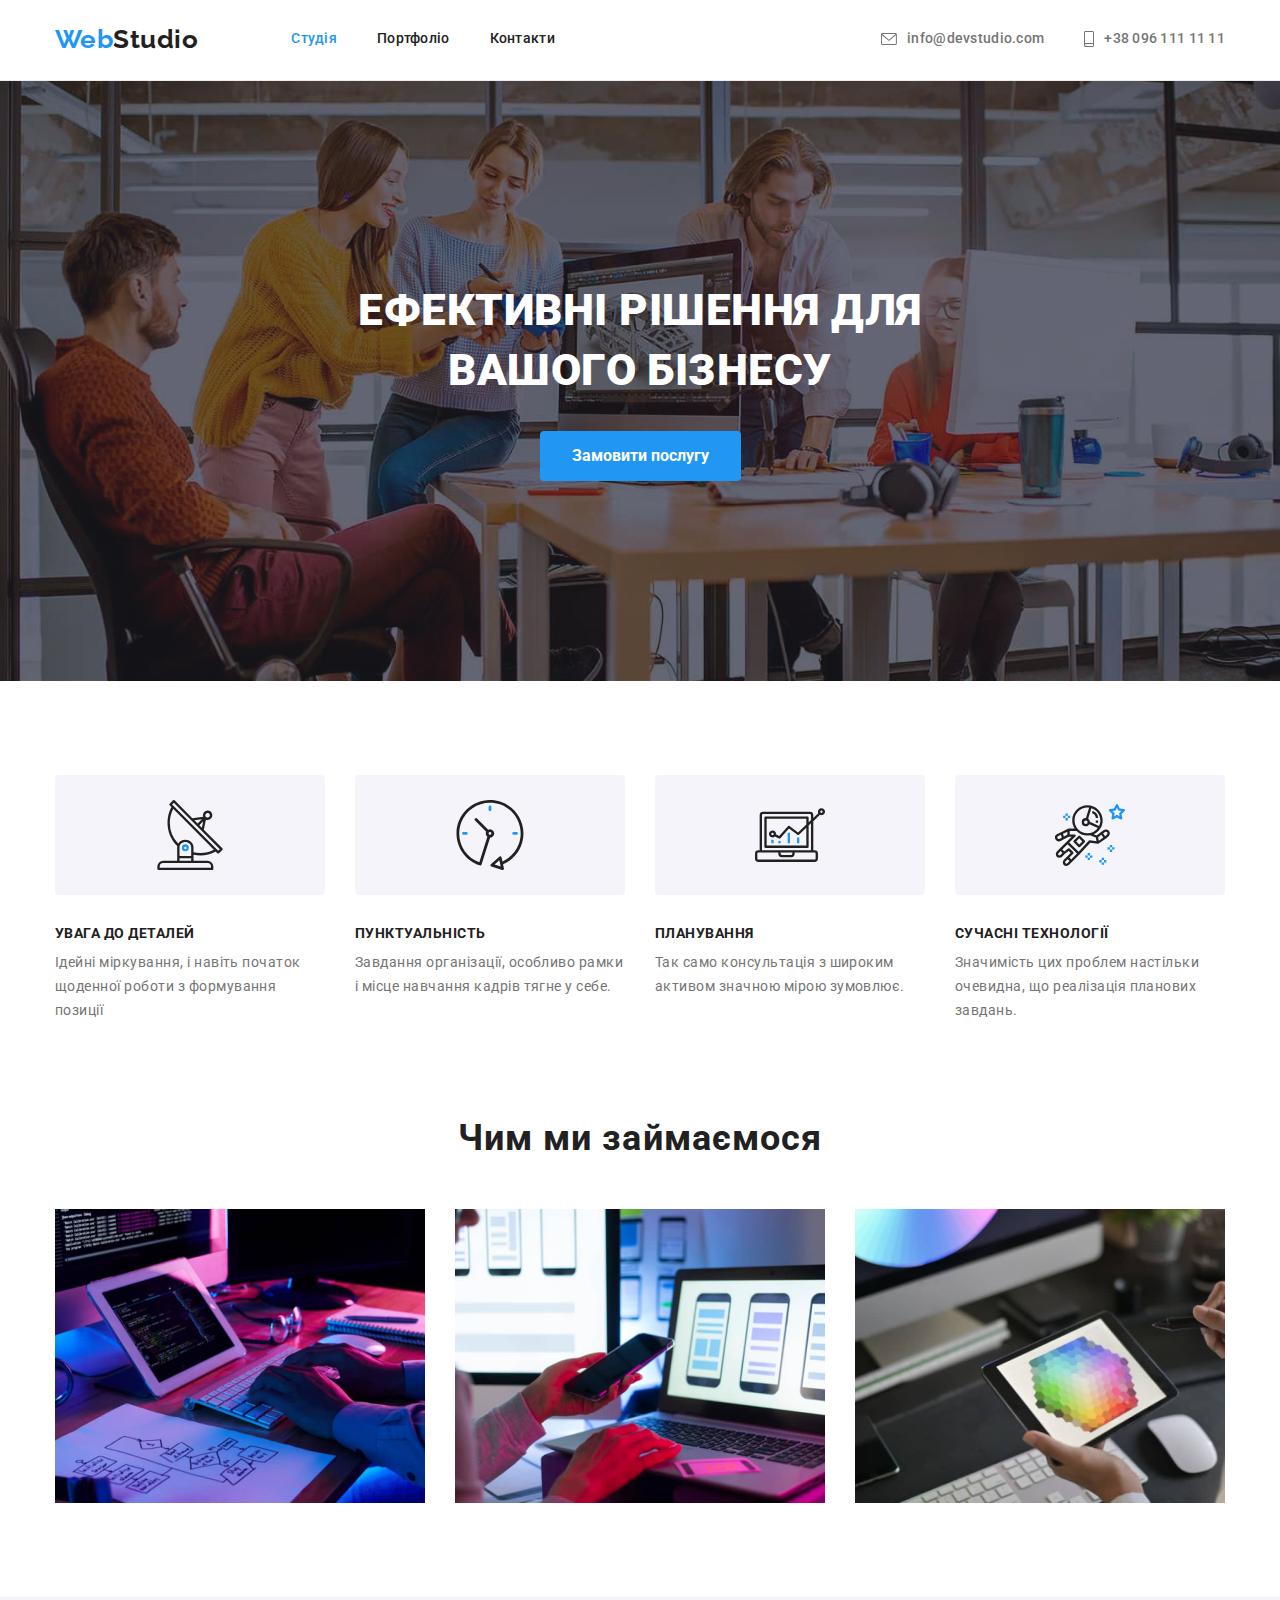
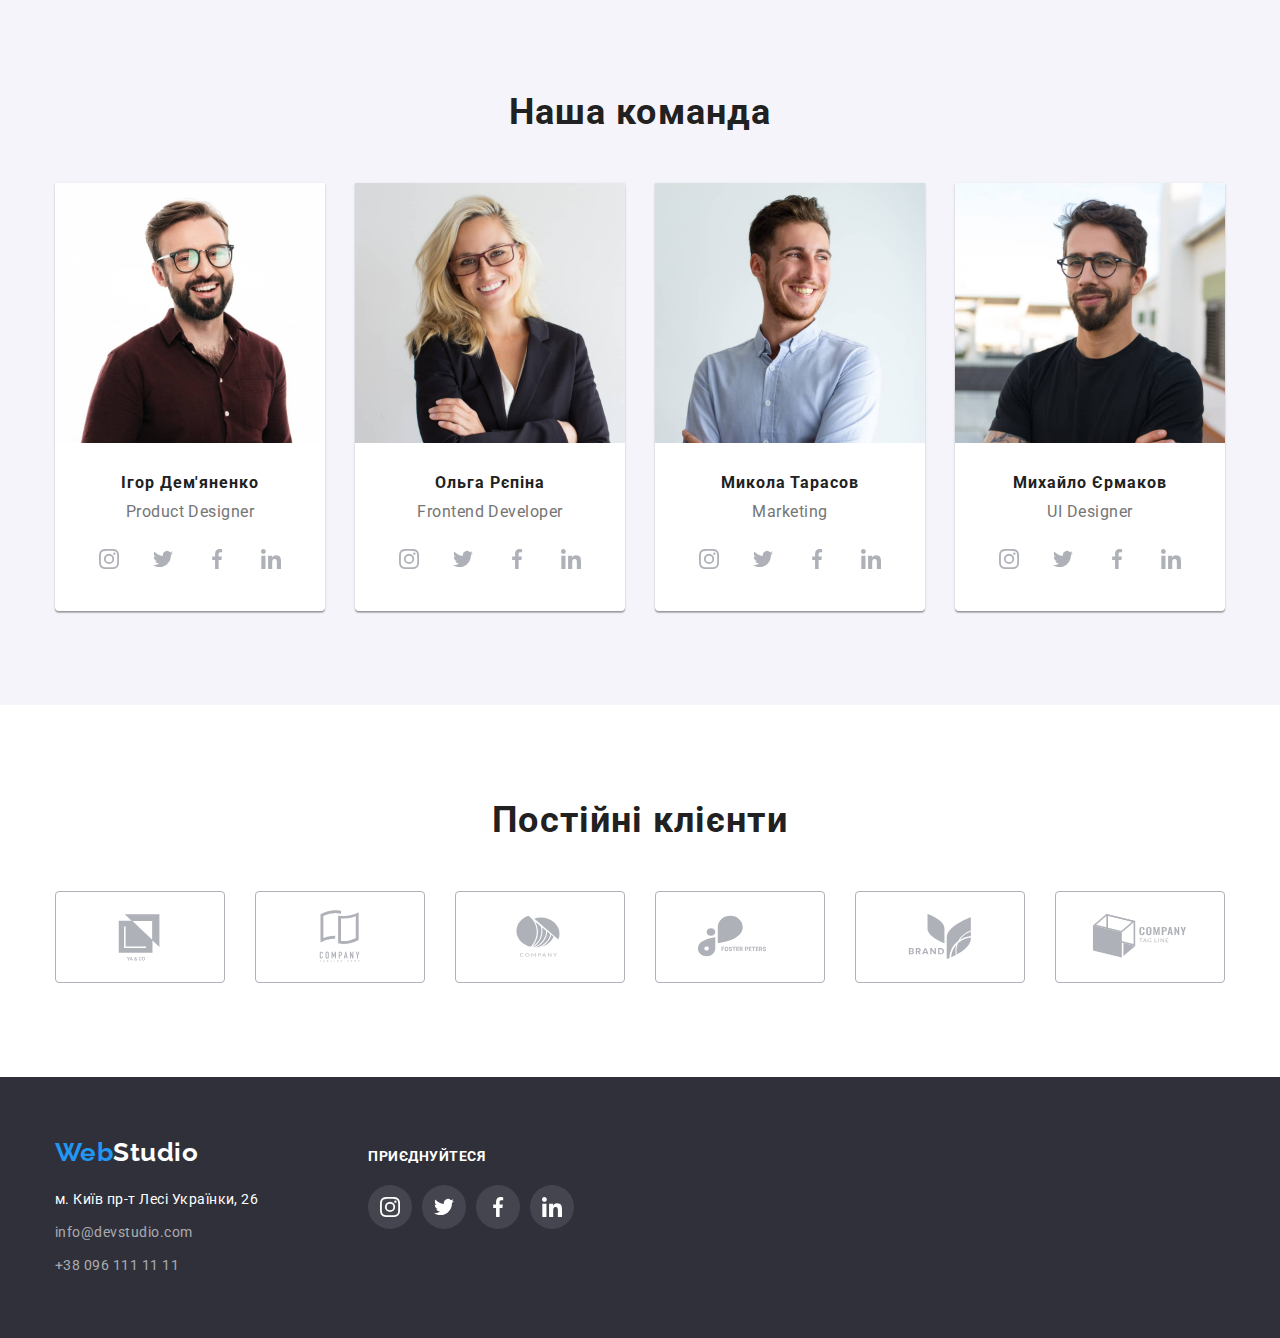
==== index.html @ b3e06029 "start" ====
<!DOCTYPE html>
<html lang="uk">

<head>
    <meta charset="UTF-8">
    <meta http-equiv="X-UA-Compatible" content="IE=edge">
    <meta name="viewport" content="width=device-width, initial-scale=1.0">
    <link rel="stylesheet"
        href="https://cdnjs.cloudflare.com/ajax/libs/modern-normalize/1.0.0/modern-normalize.min.css" />
    <link rel="stylesheet" href="css/styles.css">
    <link rel="preconnect" href="https://fonts.googleapis.com">
    <link rel="preconnect" href="https://fonts.gstatic.com" crossorigin>
    <link
        href="https://fonts.googleapis.com/css2?family=Raleway:wght@700&family=Roboto:wght@400;500;700;900&display=swap"
        rel="stylesheet">
    <title>Homework 1</title>
</head>

<body>
    <!--Header-->
    <header class="header">
        <div class="container flex center">
            <a href="" class="logo-common logo-black"><span class="logo-highlight">Web</span>Studio</a>
            <nav class="flex-right">
                <ul class="flex list">
                    <li class="item"><a href="" class="link current">Студія</a></li>
                    <li class="item"><a href="./portfolio.html" class="link">Портфоліо</a></li>
                    <li class="item"><a href="" class="link">Контакти</a></li>
                </ul>
            </nav>
            <!--Contacts-->
            <ul class="flex list">
                <li class="item flex center-right ">
                    <a class="link-gray" href="mailto:info@devstudio.com">
                    <svg width="16px" height="12px">
                        <use href="./images/icons.svg#envelope"></use>
                    </svg>
                    <span class="mail-top">info@devstudio.com</span>
                </a>
                </li>
                <li class="item flex center-right">
                <a href="tel:+380961111111" class="link-gray">
                    <svg width="10px" height="16px">
                        <use href="./images/icons.svg#smartphone"></use>
                    </svg>
                   <span class="mail-top">+38 096 111 11 11</span> 
                </a>
                </li>           
            </ul>
        </div>
    </header>

    <!--Main Block-->
    <main>
        <section class="hero">
            <div class="container">
                <h1 class="hero-title">Ефективні рішення для <br /> вашого бізнесу</h1>
                <button class="button-blue" type="button">Замовити послугу</button>
            </div>
        </section>

        <!--Main titles-->
        <section class="section">
            <div class="top container">
                <h2 class="section-title-invisible">Наш підхід</h2>
                <ul class="list card-set">
                    <li class="item">
                        <div class="ico">
                        <svg class="icon" width="70" height="70">
                            <use href="./images/icons.svg#antenna"></use>
                        </svg>
                        </div>
                        <h3 class="title">Увага до деталей</h3>
                        <p class="description">Ідейні міркування, і навіть початок щоденної роботи з формування позиції
                        </p>
                    </li>
                    <li class="item">
                      <div class="ico">
                        <svg class="icon" width="70" height="70">
                            <use href="./images/icons.svg#clock"></use>
                        </svg>
                      </div>
                      <h3 class="title">Пунктуальність</h3>
                      <p class="description">Завдання організації, особливо рамки і місце навчання кадрів тягне у
                            себе.
                      </p>
                    </li>
                    <li class="item">
                        <div class="ico">
                            <svg class="icon" width="70" height="70">
                                <use href="./images/icons.svg#diagram"></use>
                            </svg>
                        </div>
                        <h3 class="title">Планування</h3>
                        <p class="description">Так само консультація з широким активом значною мірою зумовлює.</p>
                    </li>
                    <li class="item">
                        <div class="ico">
                            <svg class="icon" width="70" height="70">
                                <use href="./images/icons.svg#astronaut"></use>
                            </svg>
                        </div>
                        <h3 class="title">Сучасні технології</h3>
                        <p class="description">Значимість цих проблем настільки очевидна, що реалізація планових
                            завдань.
                        </p>
                    </li>
                </ul>
            </div>
        </section>
        <!--About work-->
        <section class="section bottom">
            <div class="container">
                <h2 class="section-title">Чим ми займаємося</h2>
                <ul class="list card-set">
                    <li class="item"><img src="images/a1.jpg" alt="HTML code typing" width="370" class="box"></li>
                    <li class="item"><img src="images/a2.jpg" alt="Page stylization" width="370" class="box"></li>
                    <li class="item"><img src="images/a3.jpg" alt="Color palette" width="370" class="box"></li>
                </ul>
            </div>
        </section>
        <!--Staff-->
        <section class="section staff">
            <div class="container">
            <h2 class="section-title">Наша команда</h2>
            <ul class="list card-set">
                <li class="item">
                    <img src="images/a4.jpg" alt="Photo of Igor Demyanenko" width="270" class="box">
                    <div class="centering">
                        <h3 class="studio-title">Ігор Дем'яненко</h3>
                        <p class="studio-short">Product Designer</p>
                        <ul class="list icon-set">
                            <li class="soc-size">
                                <a class="social" href="">
                                    <svg class="social-icon" width="20" height="20">
                                        <use href="./images/icons.svg#instagram"></use>
                                    </svg>
                                </a>
                            </li>
                            <li class="soc-size">
                                <a class="social" href="">
                                    <svg class="social-icon" width="20" height="20">
                                        <use href="./images/icons.svg#twitter"></use>
                                    </svg>
                                </a>
                            </li>
                            <li class="soc-size">
                                <a class="social" href="">
                                    <svg class="social-icon" width="20" height="20">
                                        <use href="./images/icons.svg#facebook"></use>
                                    </svg>
                                </a>
                            </li>
                            <li class="soc-size">
                                <a class="social" href="">
                                    <svg class="social-icon" width="20" height="20">
                                        <use href="./images/icons.svg#linkedin"></use>
                                    </svg>
                                </a>
                            </li>
                        </ul>
                    </div>
                </li>
                <li class="item">
                    <img src="images/a5.jpg" alt="Photo of Olga Riepina" width="270" class="box">
                    <div class="centering">
                        <h3 class="studio-title">Ольга Рєпіна</h3>
                        <p class="studio-short">Frontend Developer</p>
                        <ul class="list icon-set">
                            <li class="soc-size">
                                <a class="social" href="">
                                    <svg class="social-icon" width="20" height="20">
                                        <use href="./images/icons.svg#instagram"></use>
                                    </svg>
                                </a>
                            </li>
                            <li class="soc-size">
                                <a class="social" href="">
                                    <svg class="social-icon" width="20" height="20">
                                        <use href="./images/icons.svg#twitter"></use>
                                    </svg>
                                </a>
                            </li>
                            <li class="soc-size">
                                <a class="social" href="">
                                    <svg class="social-icon" width="20" height="20">
                                        <use href="./images/icons.svg#facebook"></use>
                                    </svg>
                                </a>
                            </li>
                            <li class="soc-size">
                                <a class="social" href="">
                                    <svg class="social-icon" width="20" height="20">
                                        <use href="./images/icons.svg#linkedin"></use>
                                    </svg>
                                </a>
                            </li>
                        </ul>
                    </div>
                </li>
                <li class="item">
                    <img src="images/a6.jpg" alt="Photo of Mykola Tarasov" width="270" class="box">
                    <div class="centering">
                        <h3 class="studio-title">Микола Тарасов</h3>
                        <p class="studio-short">Marketing</p>
                        <ul class="list icon-set">
                            <li class="soc-size">
                                <a class="social" href="">
                                    <svg class="social-icon" width="20" height="20">
                                        <use href="./images/icons.svg#instagram"></use>
                                    </svg>
                                </a>
                            </li>
                            <li class="soc-size">
                                <a class="social" href="">
                                    <svg class="social-icon" width="20" height="20">
                                        <use href="./images/icons.svg#twitter"></use>
                                    </svg>
                                </a>
                            </li>
                            <li class="soc-size">
                                <a class="social" href="">
                                    <svg class="social-icon" width="20" height="20">
                                        <use href="./images/icons.svg#facebook"></use>
                                    </svg>
                                </a>
                            </li>
                            <li class="soc-size">
                                <a class="social" href="">
                                    <svg class="social-icon" width="20" height="20">
                                        <use href="./images/icons.svg#linkedin"></use>
                                    </svg>
                                </a>
                            </li>
                        </ul>
                    </div>
                </li>
                <li class="item">
                    <img src="images/a7.jpg" alt="Photo of Mykhaylo Yermakov" width="270" class="box">
                    <div class="centering">
                        <h3 class="studio-title">Михайло Єрмаков</h3>
                        <p class="studio-short">UI Designer</p>
                        <ul class="list icon-set">
                            <li class="soc-size">
                                <a class="social" href="">
                                    <svg class="social-icon" width="20" height="20">
                                        <use href="./images/icons.svg#instagram"></use>
                                    </svg>
                                </a>
                            </li>
                            <li class="soc-size">
                                <a class="social" href="">
                                    <svg  class="social-icon" width="20" height="20">
                                        <use href="./images/icons.svg#twitter"></use>
                                    </svg>
                                </a>
                            </li>
                            <li class="soc-size">
                                <a class="social" href="">
                                    <svg class="social-icon" width="20" height="20">
                                        <use href="./images/icons.svg#facebook"></use>
                                    </svg>
                                </a>
                            </li>
                            <li class="soc-size">
                                <a class="social" href="">
                                    <svg class="social-icon" width="20" height="20">
                                        <use href="./images/icons.svg#linkedin"></use>
                                    </svg>
                                </a>
                            </li>
                        </ul>
                    </div>
                </li>
            </ul>
            </div>
        </section>
        <!--Customers-->
        <section class="section">
            <div class="container additional">
            <h2 class="section-title">Постійні клієнти</h2>
            <ul class="list card-set">
                <li class="queue">
                    <a class="item" href="">
                    <svg class="item2" width="106" height="60">
                        <use href="./images/icons.svg#logo1"></use>
                    </svg>
                    </a>
                </li>
                <li class="queue">
                    <a class="item" href="">
                    <svg class="item2" width="106" height="60">
                        <use href="./images/icons.svg#logo2"></use>
                    </svg>
                    </a>
                </li>
                <li class="queue">
                    <a class="item" href="">
                    <svg class="item2" width="106" height="60">
                        <use href="./images/icons.svg#logo3"></use>
                    </svg>
                    </a>
                </li>
                <li class="queue">
                    <a class="item" href="">
                    <svg class="item2" width="106" height="60">
                        <use href="./images/icons.svg#logo4"></use>
                    </svg>
                    </a>
                </li>
                <li class="queue">
                    <a class="item" href="">
                    <svg class="item2" width="106" height="60">
                        <use href="./images/icons.svg#logo5"></use>
                    </svg>
                    </a>
                </li>
                <li class="queue">
                    <a class="item" href="">
                    <svg class="item2" width="106" height="60">
                        <use href="./images/icons.svg#logo6"></use>
                    </svg>
                    </a>
                </li>
            </ul>
            </div>
        </section>
    </main>
    <!--Footer-->
    <footer class="footer">
        <div class="container flex">
            <div>
            <a href="" class="logo-common logo-white"><span class="logo-highlight">Web</span>Studio</a>
            <address>
                <p class="street item">м. Київ пр-т Лесі Українки, 26</p>
                <ul class="list">
                    <li class="item"><a href="mailto:info@devstudio.com" class="address-contact">info@devstudio.com</a>
                    </li>
                    <li class="item"><a href="tel:+380961111111" class="address-contact">+38 096 111 11 11</a></li>
                </ul>
            </address>
            </div>
            <div class="right">
        <h2 class="right-below">Приєднуйтеся</h2>
        <ul class="list icon-set">
            <li class="soc-size">
                <a class="social-f" href="">
                    <svg class="social-icon-f" width="20" height="20">
                        <use href="./images/icons.svg#instagram"></use>
                    </svg>
                </a>
            </li>
            <li class="soc-size">
                <a class="social-f" href="">
                    <svg class="social-icon-f" width="20" height="20">
                        <use href="./images/icons.svg#twitter"></use>
                    </svg>
                </a>
            </li>
            <li class="soc-size">
                <a class="social-f" href="">
                    <svg class="social-icon-f" width="20" height="20">
                        <use href="./images/icons.svg#facebook"></use>
                    </svg>
                </a>
            </li>
            <li class="soc-size">
                <a class="social-f" href="">
                    <svg class="social-icon-f" width="20" height="20">
                        <use href="./images/icons.svg#linkedin"></use>
                    </svg>
                </a>
            </li>
        </ul>
            </div>
        </div>
    </footer>
</body>

</html>
---- css/styles.css ----
/* Common css*/
:root {
  --primary-text-color: #212121;
  --secondary-text-color: #757575;
  --accent1-color: #2196f3;
  --accent2-color: #ffffff;
  --button-color: #F5F4FA;
  --background-color: #2F303A;
  --button-active: #188CE8;
  --button-social: rgba(33, 150, 243, 1)
}

/* Global*/
html {
  box-sizing: border-box;
}
*,
*::before,
*::after {
  box-sizing: inherit;
}
h1,
h2,
h3,
p,
ul,
a {
  padding: 0;
  margin: 0;
}


body {
  font-family: 'Roboto', sans-serif;
  color: var(--primary-text-color);
  background-color: var(--accent2-color);
  letter-spacing: 0.03em;
  margin: 0;
}


.list {
  list-style: none;
}
/* .list .item {
} */

.header {
    border-bottom: 1px solid #ECECEC;
}
.nodecoration {
  text-decoration: none;
}
/* .nodecoration1 {
  margin: -40px 0 0 0;
  padding: 0;
} */
.refer {
  display: block;
  text-decoration: none; 
}
.container {
  width: 1200px;
  margin: 0 auto;
  padding: 0 15px;
}
.margin {
  justify-content: center;
}
.center {
  align-items: center;
  padding-top: 24px;
  padding-bottom: 25px;
}
.center-right {
  align-items: center;
}
.mail {
      display: flex;
      align-items: center;
      color: var(--secondary-text-color);
      text-decoration: none;
      font-weight: 500;
      font-size: 14px;
      line-height: 1.14;
      letter-spacing: 0.02em;
}
.mail-top {
  margin-left: 10px;
}
.flex-right {
  display: flex;
  margin-right: auto;
}
.flex-right .list {
  margin-left: 93px;
}
.flex .item:not(:last-child) {
  margin-right: 40px;
}
.flex {
  display: flex;
}
/* Logo*/

.logo-common {
  text-decoration: none;
  font-family: 'Raleway';
  font-weight: 700;
  font-size: 26px;
  line-height: 1.19;
}
 .logo-black {
  color: #212121;
}
.footer .logo-white {
  color: #ffffff;
}
.logo-highlight {
  color: #2196f3;
  text-decoration: none;
}

/*.flex-right .item + .item {
  margin-left: 40px;
}
*/




/* Site navigation*/
.flex-right .link {
  display: block;

  color: var(--primary-text-color);
  text-decoration: none;
  font-weight: 500;
  font-size: 14px;
  line-height: 1.14;
  letter-spacing: 0.02em;
}

/* Icons */

 .link-gray {
  display: flex;
  align-items: center;
  fill: var(--secondary-text-color);
  color: var(--secondary-text-color);
  text-decoration: none;
  font-weight: 500;
  font-size: 14px;
  line-height: 1.14;
  letter-spacing: 0.02em;
}
 .link.current {
  color: var(--accent1-color)
}
 .link:hover,
 .link:focus,
 .link-gray:hover,
 .link-gray:focus {
  color: var(--accent1-color);
  fill: var(--accent1-color);
}
.ico {
  /* display: inline-block; */
  background-color: var(--button-color);
  max-width: 270px;
  height: 120px;
  border-radius: 4px;
  display: flex;
  align-items: center;
  justify-content: center;
}



.icon-set {
  display: flex;
  flex-wrap: wrap;
  gap: 10px;
  justify-content: center;
  align-items: center;
}
.soc-size {
  width: 44px;
  height: 44px;
}
.social {
  display: flex;
  align-items: center;
  justify-content: center;
  width: 44px;
  height: 44px;
  border: none;
  border-radius: 50%;
  background-color: transparent;
  fill: rgba(175, 177, 184, 1);
}
.social-icon {
  /* padding: 12px; */
}
.social:hover,
.social:focus {
  background-color: var(--button-social);
  fill: var(--accent2-color);
  cursor: pointer;
}


.social-f {
    display: flex;
    align-items: center;
    justify-content: center;
    fill: var(--accent2-color);
    width: 44px;
    height: 44px;
    border: none;
    border-radius: 50%;
    background-color: rgba(255, 255, 255, 0.1);
}
.social-f:hover,
.social-f:focus {
    background-color: var(--button-social);
    cursor: pointer;
}
.social-icon-f {
  /* padding: 12px; */
}
/* .container {
  width: 1200px;
  margin: 0 auto;
  padding: 0 15px;
} */
/* Hero*/
.hero {
  background-color: var(--background-color);
  max-width: 1600px;
  margin: 0 auto;
  text-align: center;
  padding-top: 200px;
  padding-bottom: 200px;
  background-image: linear-gradient(to right, rgba(47, 48, 58, 0.4), rgba(47, 48, 58, 0.4)),
  url(../images/hero.jpg);
  background-position: center;
  background-size: cover;
  background-color: rgba(196, 196, 196, 1);
  background-repeat: no-repeat;
}
.hero-title {
  color: var(--accent2-color);
  text-transform: uppercase;
  margin-top: 0px;
  margin-bottom: 30px;
  font-weight: 900;
  font-size: 44px;
  line-height: 1.36;
}
/* Section */
.section {
  padding-top: 94px;
  padding-bottom: 94px;
}
.bottom {
  padding-top: 0px;
}

.wrap {
  flex-wrap: wrap;
  margin: 0 -15px;
}


.section-title {
  color: var(--primary-text-color);
  font-weight: 700;
  font-size: 36px;
  line-height: 1.17;
  text-align: center;
  letter-spacing: 0.03em;
  margin-bottom: 50px;
}

.section-title-invisible {
  display: none;
}

.card-set {
  display: flex;
  flex-wrap: wrap;
  gap: 30px;
}
.top .item {
  flex-basis: calc((100% - 90px) / 4);
  /* padding: 15px; */
}
.staff .item {
  flex-basis: calc((100% - 90px) / 4);
}
.port .item {
  flex-basis: calc((100% - 60px) / 3);
  display: block;
}
.port .item:hover,
.port .item:focus {
      box-shadow: 1px 4px 6px rgba(0, 0, 0, 0.16), 0px 4px 4px rgba(0, 0, 0, 0.06), 0px 1px 1px rgba(0, 0, 0, 0.12);
}



/* Features*/
/* .feature-list {
  display: flex;
  flex-wrap: wrap;
  margin: 0 -15px;
} */
  
  /* margin: -15px; */
  /* margin-left:  -15px; */

  /* margin-bottom: 94px; */

/* .wrap2 {

 
} */
/* .feature-list .item {
  margin: 0 15px;
  width: 270px;
} */
/* .feature-list .item:not(:last-child) {
    margin-right: 30px;
} */
/* .flex .item:not(:last-child) {
  margin-right: 30px;
} */
/* .flex .member:not(:last-child) {
  margin-right: 30px;
} */

.top .title {
  color: var(--primary-text-color);
  font-weight: 700;
  font-size: 14px;
  line-height: 1.144;
  text-transform: uppercase;
  margin-bottom: 10px;
  margin-top: 30px;
}

.top .description {
  color: var(--secondary-text-color);
  font-size: 14px;
  line-height: 1.71;
}

.staff {
  background-color: var(--button-color);
}
/* .member {
  width: 270px;
  margin: 0 15px;
} */

.staff .item {
  background-color: var(--accent2-color);
  border-bottom-left-radius: 4px;
  border-bottom-right-radius: 4px;
  box-shadow: 0px 1px 3px rgba(0, 0, 0, 0.12), 0px 1px 1px rgba(0, 0, 0, 0.14), 0px 2px 1px rgba(0, 0, 0, 0.2);
}  


.studio-title {
  color: var(--primary-text-color);
  font-weight: 700;
  font-size: 16px;
  line-height: 1.1875;
  letter-spacing: 0.06em;
  margin-bottom: 10px;
}

.studio-short {
  color: var(--secondary-text-color);
  font-size: 16px;
  line-height: 1.1875;
  margin-bottom: 16px;
}

/* Button*/
.button-blue {
  cursor: pointer;
  color: var(--accent2-color);
  background-color: var(--accent1-color);
  border-radius: 4px;
  padding: 10px 32px;
  border: none;
  font-family: 'Roboto';
  font-style: normal;
  font-weight: 700;
  font-size: 16px;
  line-height: 1.88;
}
.button-blue:hover,
.button-blue:focus {
  background-color: var(--button-active);
}
.button-gray {
  cursor: pointer;
  color: var(--primary-text-color);
  background-color: var(--button-color);
  border-radius: 4px;
  padding: 6px 22px;
  text-align: center;
  border-color: transparent;
  font-weight: 500;
  font-size: 16px;
  line-height: 1.625;

}
.button-gray:hover,
.button-gray:focus {
  background-color: var(--accent1-color);
  color: var(--accent2-color);
  box-shadow: 0px 2px 2px rgba(0, 0, 0, 0.12), 0px 1px 2px rgba(0, 0, 0, 0.08), 0px 1px 2px rgba(0, 0, 0, 0.1);
}

/*Customers*/
.additional .queue {
    flex-basis: calc((100% - 150px) / 6);
    height: 92px;
}
.additional .item {

  display: flex;
  align-items: center;
  justify-content: center;
  border: 1px solid rgba(175, 177, 184, 1);
  border-radius: 4px;
  fill: rgba(175, 177, 184, 1);
  max-width: 170px;
  height: 92px;


}

.additional .item2 {
  /* padding: 16px 32px; */
}

.additional .item:hover,
.additional .item:focus {
  fill: rgba(33, 150, 243, 1);
  border: 1px solid rgba(33, 150, 243, 1);
  cursor: pointer;
}

/* Footer*/
.footer {
  background-color: var(--background-color);
  margin-left: auto;
  margin-right: auto;
  padding: 60px 0;
}
.footer .item:not(:last-child) {
  margin-bottom: 9px;
}

.street {
  font-size: 14px;
  line-height: 1.71;
  color: var(--accent2-color);
  font-style: normal;
  margin-top: 20px;
}
.address-contact {
  color: rgba(255, 255, 255, 0.6);
  font-size: 14px;
  line-height: 1.71;
  font-style: normal;
  text-decoration: none;
}
.address-contact:hover,
.address-contact:focus {
  color: var(--accent1-color);
}

.portfolio-title {
  color: var(--primary-text-color);
  font-weight: 500;
  font-size: 18px;
  line-height: 2;
  margin-bottom: 4px;
}
.portfolio-short {
  color: var(--secondary-text-color);
  font-size: 16px;
  line-height: 1.875;
}
.images {
  width: 370px;
  /* margin: 15px; */
}
.box {
  display: block;
}
.border {
  /* border: 1px solid #eeeeee; */
  border-right: 1px solid #eeeeee;
  border-left: 1px solid #eeeeee;
  border-bottom: 1px solid #eeeeee;
  padding: 20px 24px;
}
.centering {
  padding: 30px 0;
  text-align: center;
}


/* .images:nth-child(3n + 1) {
  margin-right: 30px;
}
.images:nth-child(3n + 2) {
  margin-right: 30px;
} */
.button:not(:last-child) {
  margin-right: 8px;
}
/* .filter {
  margin-bottom: 50px;
} */
.footer .right {
  margin-left: 70px;
}
.footer .right-below {
  color: white;
  text-transform: uppercase;
  font-weight: 700px;
  font-size: 14px;
  line-height: 1.14;
  margin-top: 12px;
  margin-bottom: 20px;
}
.port {
  margin-top: 50px;
  }
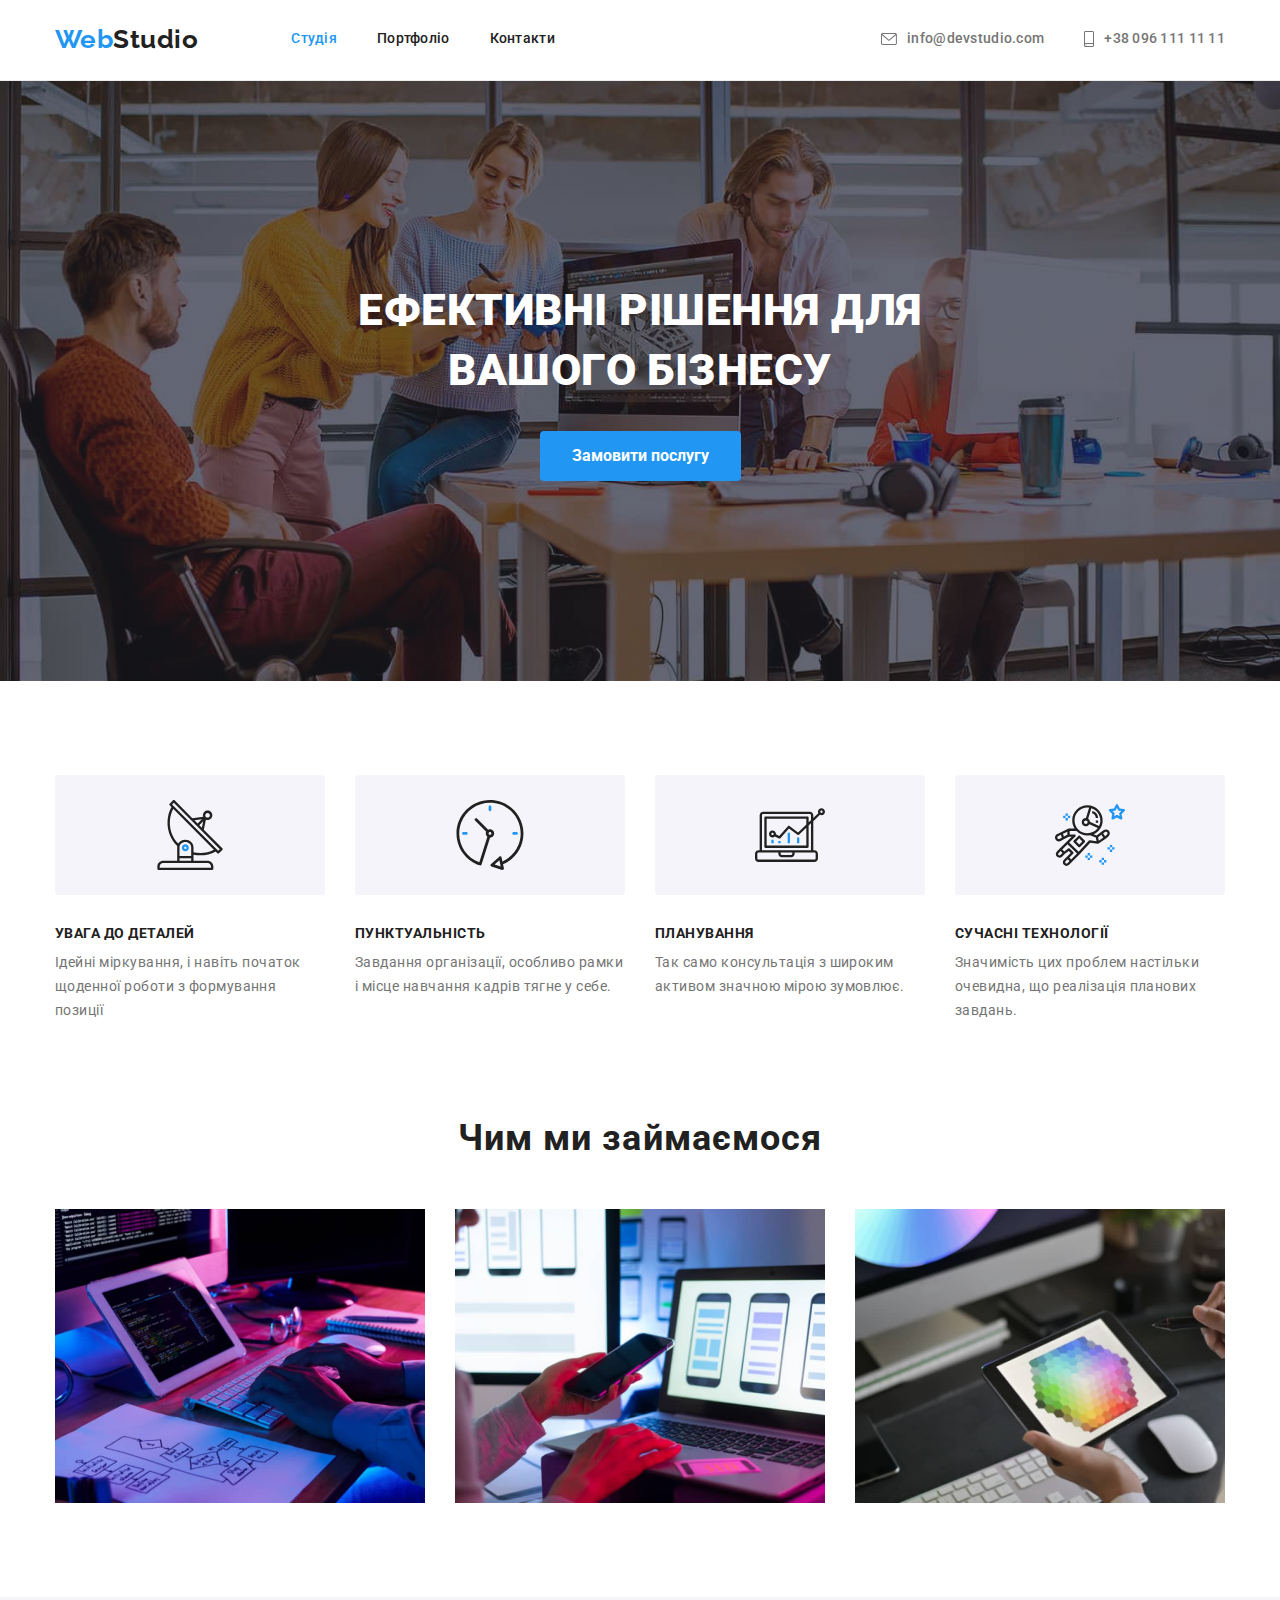
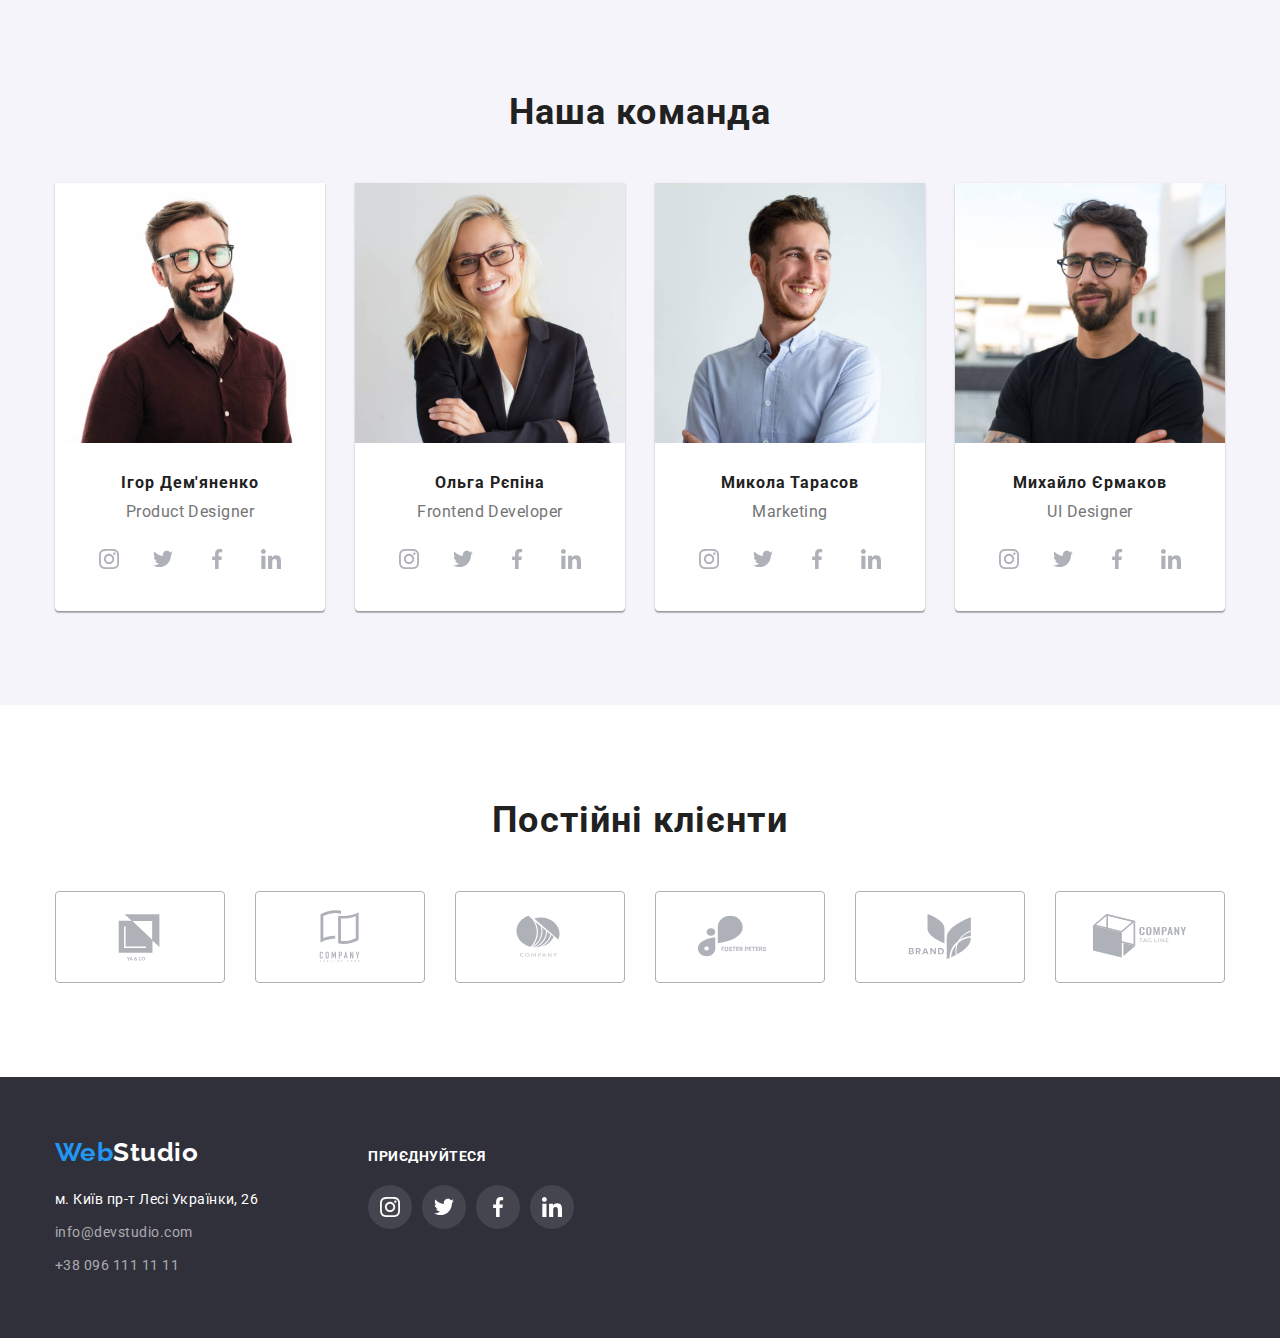
==== commit 7ff196f7: "in-process1" ====
--- a/index.html
+++ b/index.html
@@ -49,16 +49,21 @@
             </ul>
         </div>
     </header>
-
+            <div class="backdrop is-hidden" data-backdrop>
+                <div class="modal">
+                    <svg data-close-modal class="modal-position" width="40" height="40">
+                        <use href="./images/icons.svg#close"></use>
+                    </svg>
+                </div>
+            </div>
     <!--Main Block-->
     <main>
         <section class="hero">
             <div class="container">
                 <h1 class="hero-title">Ефективні рішення для <br /> вашого бізнесу</h1>
-                <button class="button-blue" type="button">Замовити послугу</button>
+                <button data-open-modal class="button-blue" type="button">Замовити послугу</button>
             </div>
         </section>
-
         <!--Main titles-->
         <section class="section">
             <div class="top container">
@@ -375,6 +380,28 @@
             </div>
         </div>
     </footer>
+<script>
+    
+    const refs = {
+        openModalBtn: document.querySelector("[data-open-modal]"),
+        closeModalBtn: document.querySelector("[data-close-modal]"),
+        backdrop: document.querySelector("[data-backdrop]"),
+    };
+    refs.openModalBtn.addEventListener("click", toggleModal);
+    refs.closeModalBtn.addEventListener("click", toggleModal);
+    refs.backdrop.addEventListener("click", logBackdropClick);
+
+    function toggleModal () {
+        refs.backdrop.classList.toggle("is-hidden");
+    }
+
+    function logBackdropClick() {
+        console.log("click to backdrop")
+    }
+</script>
+
+
+<script src="./js/modal.js"></script>
 </body>
 
 </html>--- a/css/styles.css
+++ b/css/styles.css
@@ -198,9 +198,12 @@
   border-radius: 50%;
   background-color: transparent;
   fill: rgba(175, 177, 184, 1);
-}
-.social-icon {
-  /* padding: 12px; */
+  transition-property: fill, background-color;
+  transition-duration: 250ms;
+  transition-timing-function: cubic-bezier(0.4, 0, 0.2, 1);
+
+
+  /* transition: 250ms cubic-bezier(0.4, 0, 0.2, 1); */
 }
 .social:hover,
 .social:focus {
@@ -220,6 +223,9 @@
     border: none;
     border-radius: 50%;
     background-color: rgba(255, 255, 255, 0.1);
+    transition-property: background-color;
+    transition-duration: 250ms;
+    transition-timing-function: cubic-bezier(0.4, 0, 0.2, 1);
 }
 .social-f:hover,
 .social-f:focus {
@@ -302,12 +308,45 @@
 .port .item {
   flex-basis: calc((100% - 60px) / 3);
   display: block;
+  overflow: hidden;
 }
 .port .item:hover,
 .port .item:focus {
-      box-shadow: 1px 4px 6px rgba(0, 0, 0, 0.16), 0px 4px 4px rgba(0, 0, 0, 0.06), 0px 1px 1px rgba(0, 0, 0, 0.12);
-}
-
+  box-shadow: 1px 4px 6px rgba(0, 0, 0, 0.16), 0px 4px 4px rgba(0, 0, 0, 0.06), 0px 1px 1px rgba(0, 0, 0, 0.12);
+}
+.port-thumb {
+  position: relative;
+  overflow: hidden;
+}
+
+.port .overlay {
+  position: absolute;
+  width: 370px;
+  height: 294px;
+  left: 0%;
+  top: 0%;
+  background-color: rgba(33, 150, 243, 0.9);
+  transform: translateY(100%);
+  transition: transform 250ms cubic-bezier(0.4, 0, 0.2, 1);
+}
+
+
+.port .item:hover .overlay,
+.port .item:focus .overlay {
+  /* opacity: 1; */
+  transform: translateY(0%);
+  /* visibility: visible; */
+}
+
+.port .overlay-text {
+  width: 322px;
+  height: 168px;
+  margin: 63px 24px;
+  font-size: 18px;
+  line-height: 1.556;
+  color: var(--accent2-color);
+      
+}
 
 
 /* Features*/
@@ -432,7 +471,6 @@
     height: 92px;
 }
 .additional .item {
-
   display: flex;
   align-items: center;
   justify-content: center;
@@ -441,12 +479,9 @@
   fill: rgba(175, 177, 184, 1);
   max-width: 170px;
   height: 92px;
-
-
-}
-
-.additional .item2 {
-  /* padding: 16px 32px; */
+  transition-property: fill, border;
+  transition-duration: 250ms;
+  transition-timing-function: cubic-bezier(0.4, 0, 0.2, 1);
 }
 
 .additional .item:hover,
@@ -546,3 +581,39 @@
   margin-top: 50px;
   }
 
+.backdrop {
+  position: fixed;
+  top: 0;
+  left: 0;
+  width: 100%;
+  height: 100%;
+  background-color: rgba(0, 0, 0, 0.2);
+}
+.backdrop.is-hidden {
+  /* visibility: hidden; */
+  opacity: 0;
+  pointer-events: none;
+}
+.modal {
+  position: absolute;
+  top: 50%;
+  left: 50%;
+  transform: translate(-50%, -50%);
+  min-width: 528px;
+  min-height: 581px;
+  background-color: var(--accent2-color);
+}
+.modal-position {
+  position: absolute;
+  top: 8px;
+  right: 8px;
+  padding: 1px;
+  cursor: pointer;
+}
+/* .modal .position {
+  position: absolute;
+  bottom: 8px;
+  left:50%;
+  transform: translate(-50%, -50%);
+} */
+
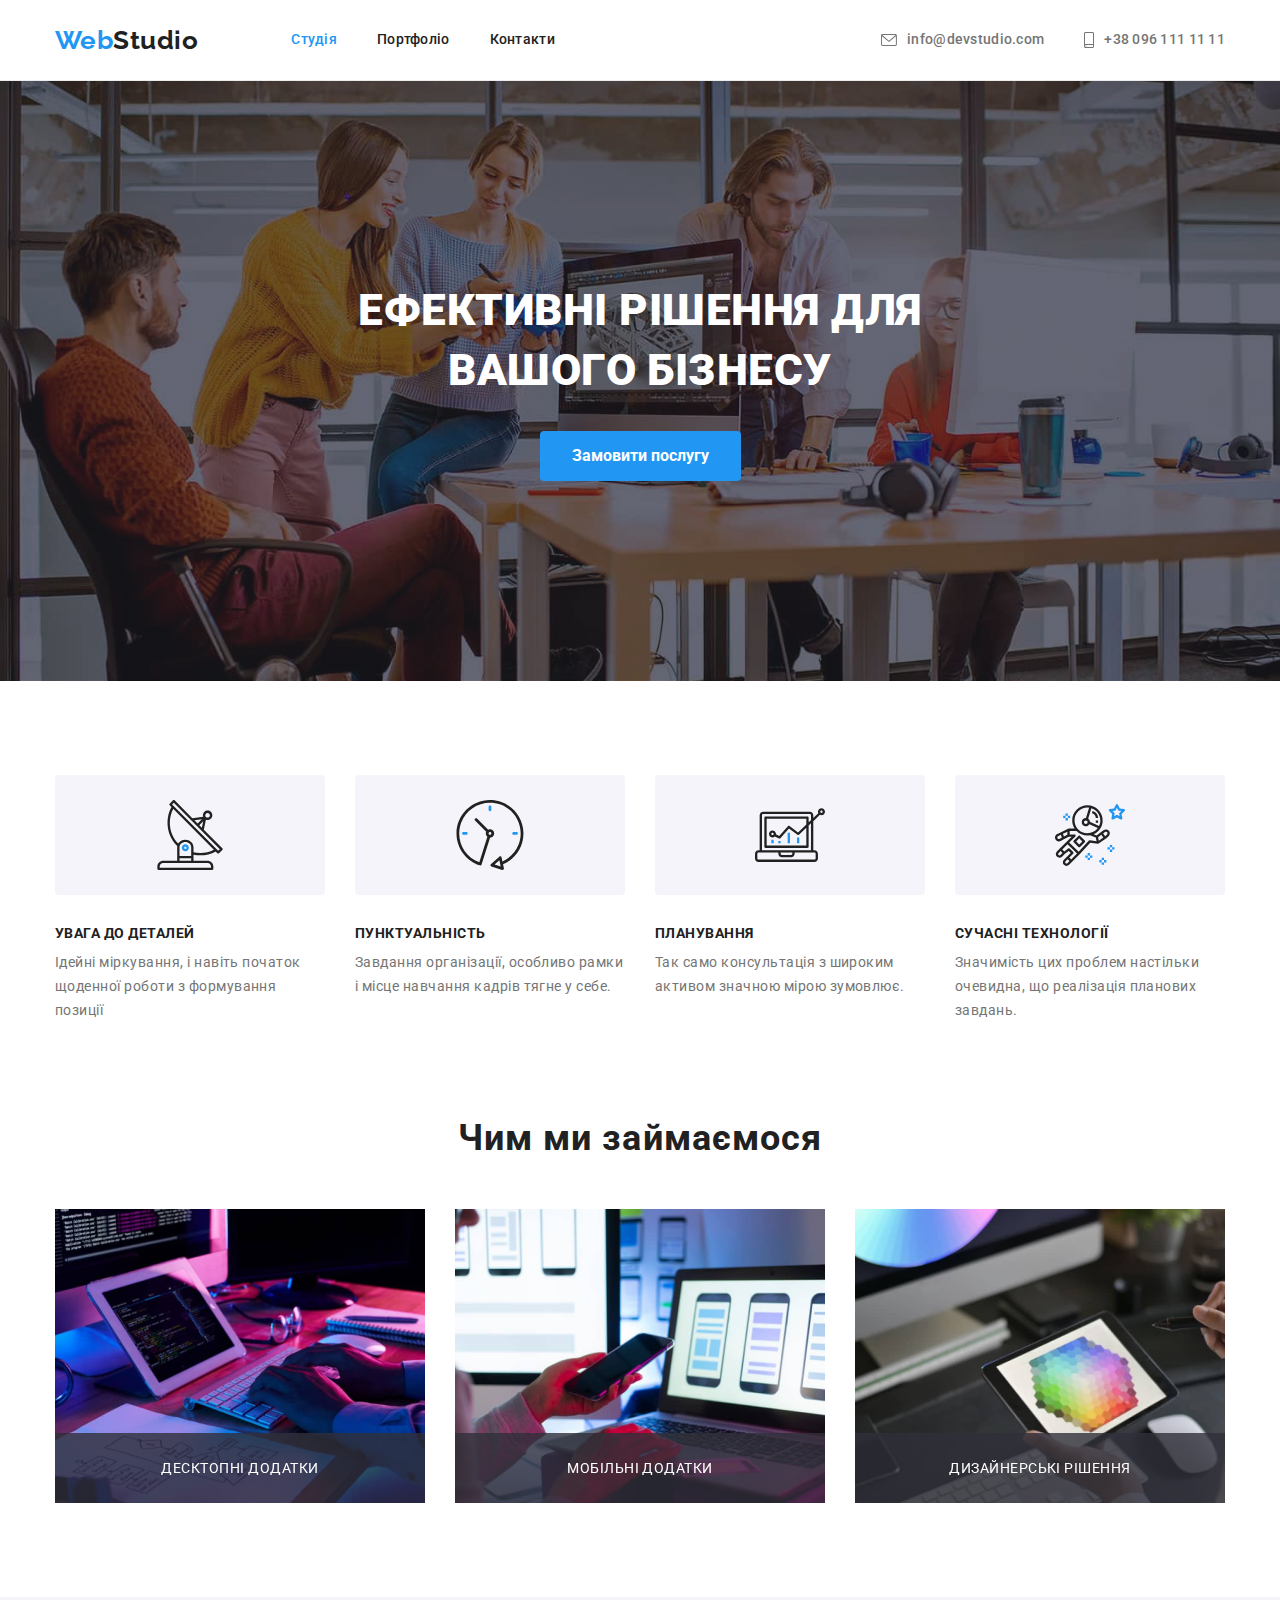
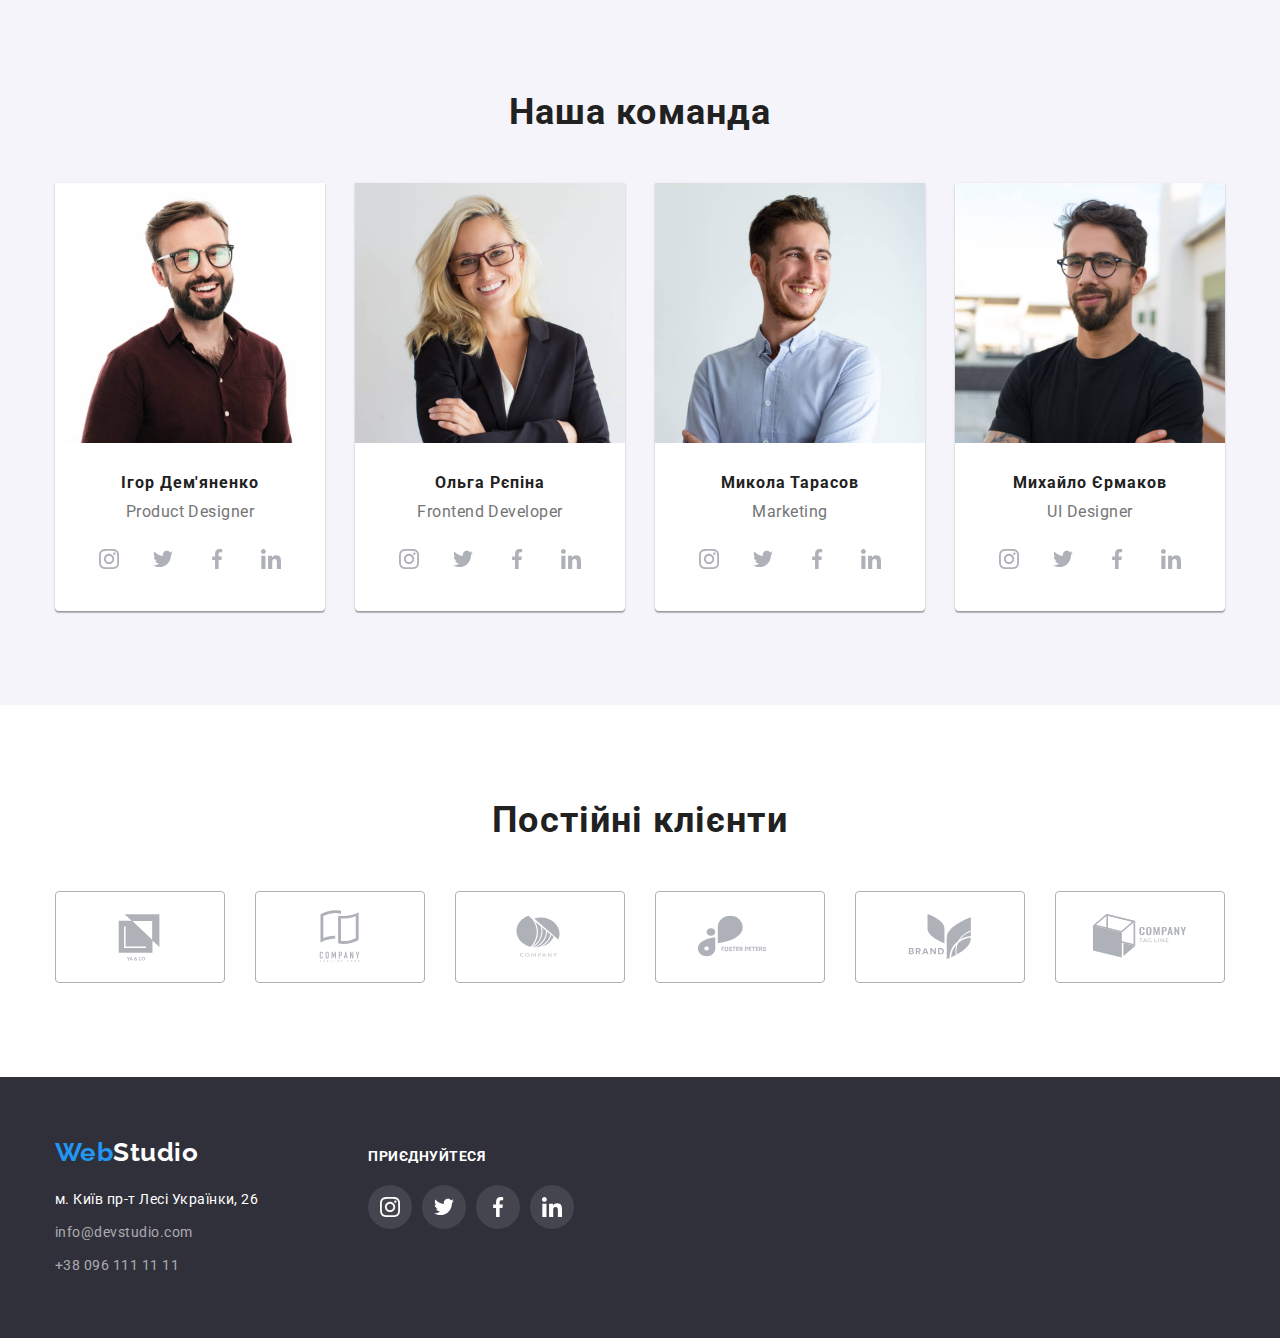
==== commit 314884ba: "first draft" ====
--- a/index.html
+++ b/index.html
@@ -49,9 +49,9 @@
             </ul>
         </div>
     </header>
-            <div class="backdrop is-hidden" data-backdrop>
+            <div class="backdrop is-hidden" data-modal>
                 <div class="modal">
-                    <svg data-close-modal class="modal-position" width="40" height="40">
+                    <svg data-modal-close class="modal-close" width="40" height="40">
                         <use href="./images/icons.svg#close"></use>
                     </svg>
                 </div>
@@ -61,7 +61,7 @@
         <section class="hero">
             <div class="container">
                 <h1 class="hero-title">Ефективні рішення для <br /> вашого бізнесу</h1>
-                <button data-open-modal class="button-blue" type="button">Замовити послугу</button>
+                <button data-modal-open class="button-blue" type="button">Замовити послугу</button>
             </div>
         </section>
         <!--Main titles-->
@@ -118,9 +118,15 @@
             <div class="container">
                 <h2 class="section-title">Чим ми займаємося</h2>
                 <ul class="list card-set">
-                    <li class="item"><img src="images/a1.jpg" alt="HTML code typing" width="370" class="box"></li>
-                    <li class="item"><img src="images/a2.jpg" alt="Page stylization" width="370" class="box"></li>
-                    <li class="item"><img src="images/a3.jpg" alt="Color palette" width="370" class="box"></li>
+                    <li class="item"><img src="images/a1.jpg" alt="HTML code typing" width="370" class="box">
+                    <p class="details">Десктопні додатки</p>
+                    </li>
+                    <li class="item"><img src="images/a2.jpg" alt="Page stylization" width="370" class="box">
+                    <p class="details">Мобільні додатки</p>
+                    </li>
+                    <li class="item"><img src="images/a3.jpg" alt="Color palette" width="370" class="box">
+                    <p class="details">Дизайнерські рішення</p>
+                    </li>
                 </ul>
             </div>
         </section>
@@ -380,25 +386,7 @@
             </div>
         </div>
     </footer>
-<script>
-    
-    const refs = {
-        openModalBtn: document.querySelector("[data-open-modal]"),
-        closeModalBtn: document.querySelector("[data-close-modal]"),
-        backdrop: document.querySelector("[data-backdrop]"),
-    };
-    refs.openModalBtn.addEventListener("click", toggleModal);
-    refs.closeModalBtn.addEventListener("click", toggleModal);
-    refs.backdrop.addEventListener("click", logBackdropClick);
-
-    function toggleModal () {
-        refs.backdrop.classList.toggle("is-hidden");
-    }
-
-    function logBackdropClick() {
-        console.log("click to backdrop")
-    }
-</script>
+
 
 
 <script src="./js/modal.js"></script>
--- a/css/styles.css
+++ b/css/styles.css
@@ -42,8 +42,6 @@
 .list {
   list-style: none;
 }
-/* .list .item {
-} */
 
 .header {
     border-bottom: 1px solid #ECECEC;
@@ -69,8 +67,6 @@
 }
 .center {
   align-items: center;
-  padding-top: 24px;
-  padding-bottom: 25px;
 }
 .center-right {
   align-items: center;
@@ -90,7 +86,11 @@
 }
 .flex-right {
   display: flex;
-  margin-right: auto;
+  margin-right: auto; 
+}
+.header .item {
+  padding: 32px 0;
+  position: relative;
 }
 .flex-right .list {
   margin-left: 93px;
@@ -142,20 +142,29 @@
 }
 
 /* Icons */
-
+.link {
+  transition-property: color;
+  transition-duration: 250ms;
+  transition-timing-function: cubic-bezier(0.4, 0, 0.2, 1);
+}
  .link-gray {
   display: flex;
   align-items: center;
+  color: var(--secondary-text-color);
   fill: var(--secondary-text-color);
-  color: var(--secondary-text-color);
   text-decoration: none;
   font-weight: 500;
   font-size: 14px;
   line-height: 1.14;
   letter-spacing: 0.02em;
+  transition: color, fill;
+  transition-duration: 250ms;
+  transition-timing-function: cubic-bezier(0.4, 0, 0.2, 1);
 }
  .link.current {
-  color: var(--accent1-color)
+  color: var(--accent1-color);
+
+
 }
  .link:hover,
  .link:focus,
@@ -163,6 +172,24 @@
  .link-gray:focus {
   color: var(--accent1-color);
   fill: var(--accent1-color);
+}
+.link.current::after {
+  content: '';
+  display: inline-block;
+
+  border-radius: 2px;
+  position: absolute;
+  bottom: 0%;
+  left: 50%;
+  transform: translate(-50%, 0%);
+  width: 108%;
+  height: 4px;
+  background-color: var(--accent1-color);
+  opacity: 0;
+}
+.link.current:hover::after,
+.link.current:focus::after {
+  opacity: 1;
 }
 .ico {
   /* display: inline-block; */
@@ -227,6 +254,7 @@
     transition-duration: 250ms;
     transition-timing-function: cubic-bezier(0.4, 0, 0.2, 1);
 }
+
 .social-f:hover,
 .social-f:focus {
     background-color: var(--button-social);
@@ -272,6 +300,9 @@
 .bottom {
   padding-top: 0px;
 }
+.bottom .item {
+  position: relative;
+}
 
 .wrap {
   flex-wrap: wrap;
@@ -287,6 +318,24 @@
   text-align: center;
   letter-spacing: 0.03em;
   margin-bottom: 50px;
+}
+.section-title .item {
+  position: relative;
+}
+.bottom .details {
+  position: absolute;
+  bottom: 0;
+  left: 0;
+  display: flex;
+  justify-content: center;
+  align-items: center;
+  width: 370px;
+  height: 70px;
+  background-color: rgba(47, 48, 58, 0.8);
+  color: var(--accent2-color);
+  font-size: 14px;
+  line-highth: 1.143;
+  text-transform: uppercase;
 }
 
 .section-title-invisible {
@@ -456,6 +505,9 @@
   font-weight: 500;
   font-size: 16px;
   line-height: 1.625;
+  transition-property: color, background-color, box-shadow;
+  transition-duration: 250ms;
+  transition-timing-function: cubic-bezier(0.4, 0, 0.2, 1);
 
 }
 .button-gray:hover,
@@ -515,6 +567,9 @@
   line-height: 1.71;
   font-style: normal;
   text-decoration: none;
+  transition-property: color;
+  transition-duration: 250ms;
+  transition-timing-function: cubic-bezier(0.4, 0, 0.2, 1);
 }
 .address-contact:hover,
 .address-contact:focus {
@@ -603,11 +658,11 @@
   min-height: 581px;
   background-color: var(--accent2-color);
 }
-.modal-position {
+.modal-close {
   position: absolute;
   top: 8px;
   right: 8px;
-  padding: 1px;
+  /* padding: 1px; */
   cursor: pointer;
 }
 /* .modal .position {
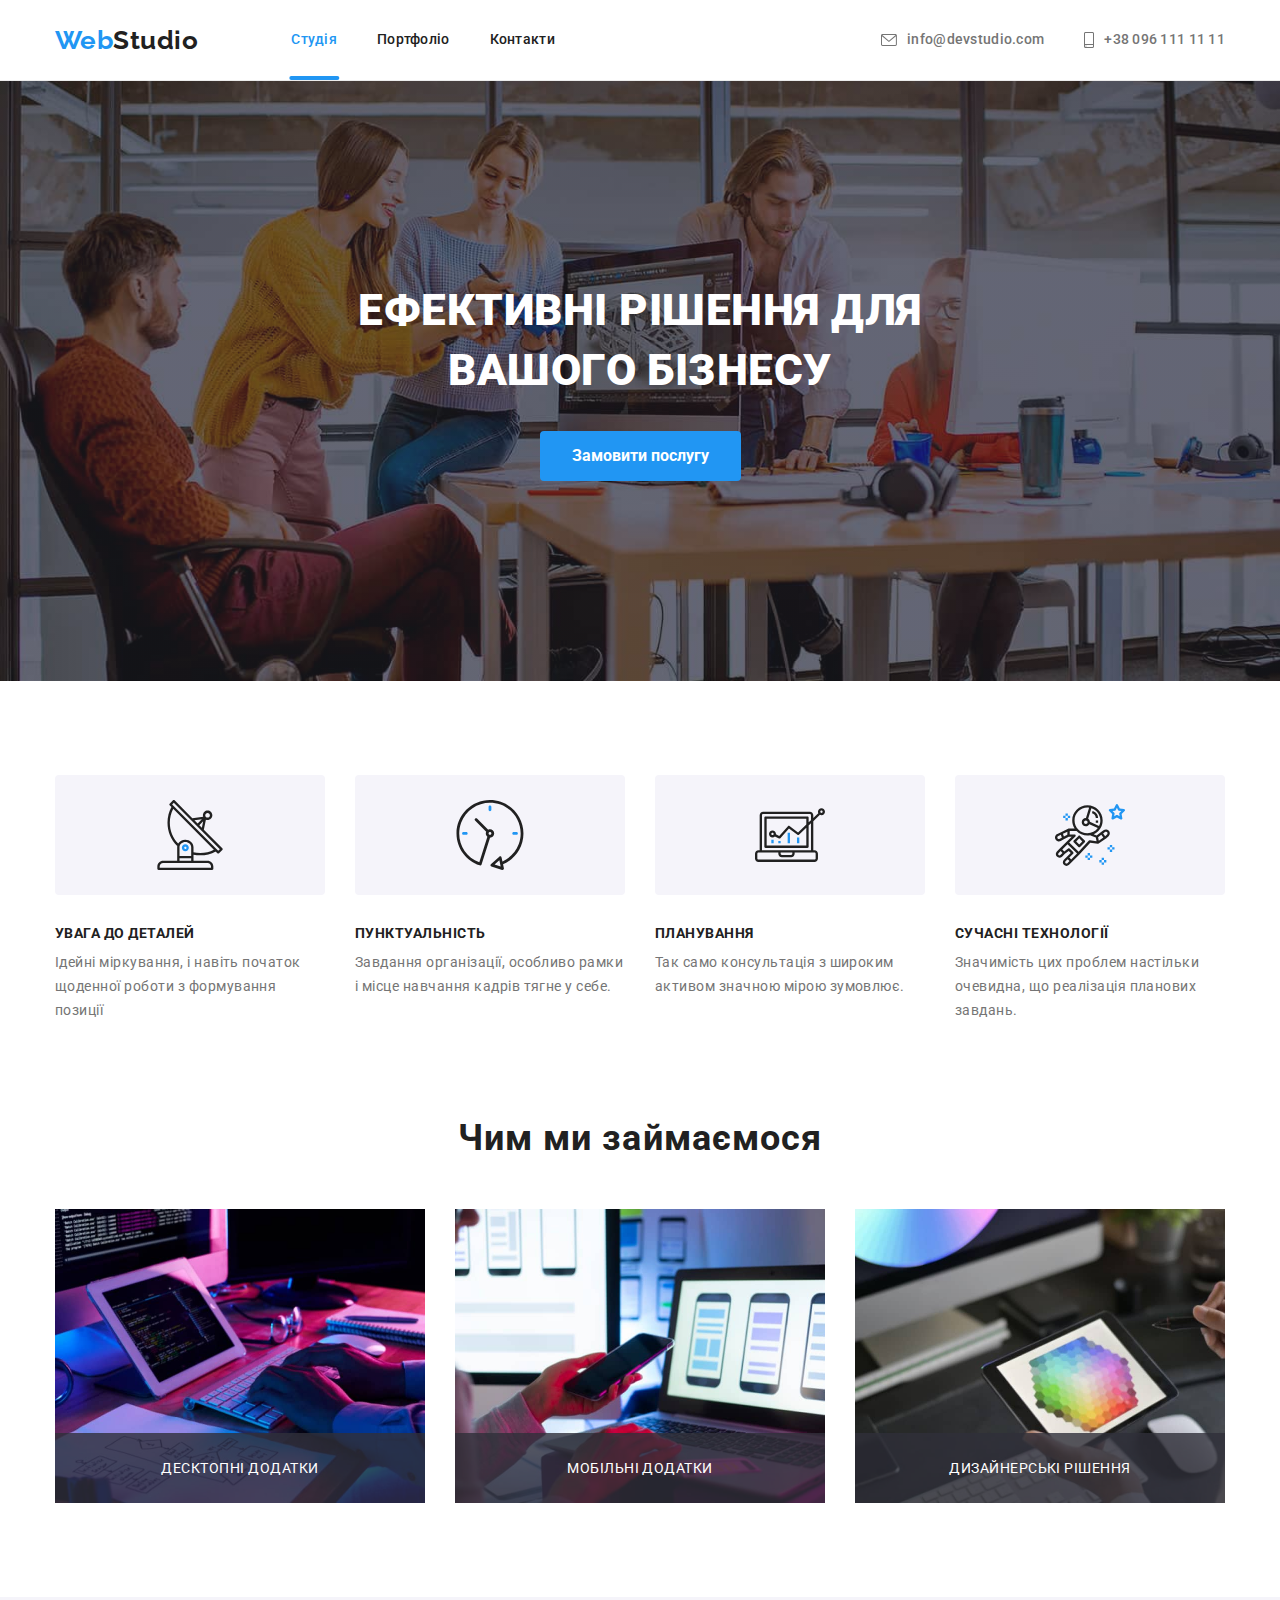
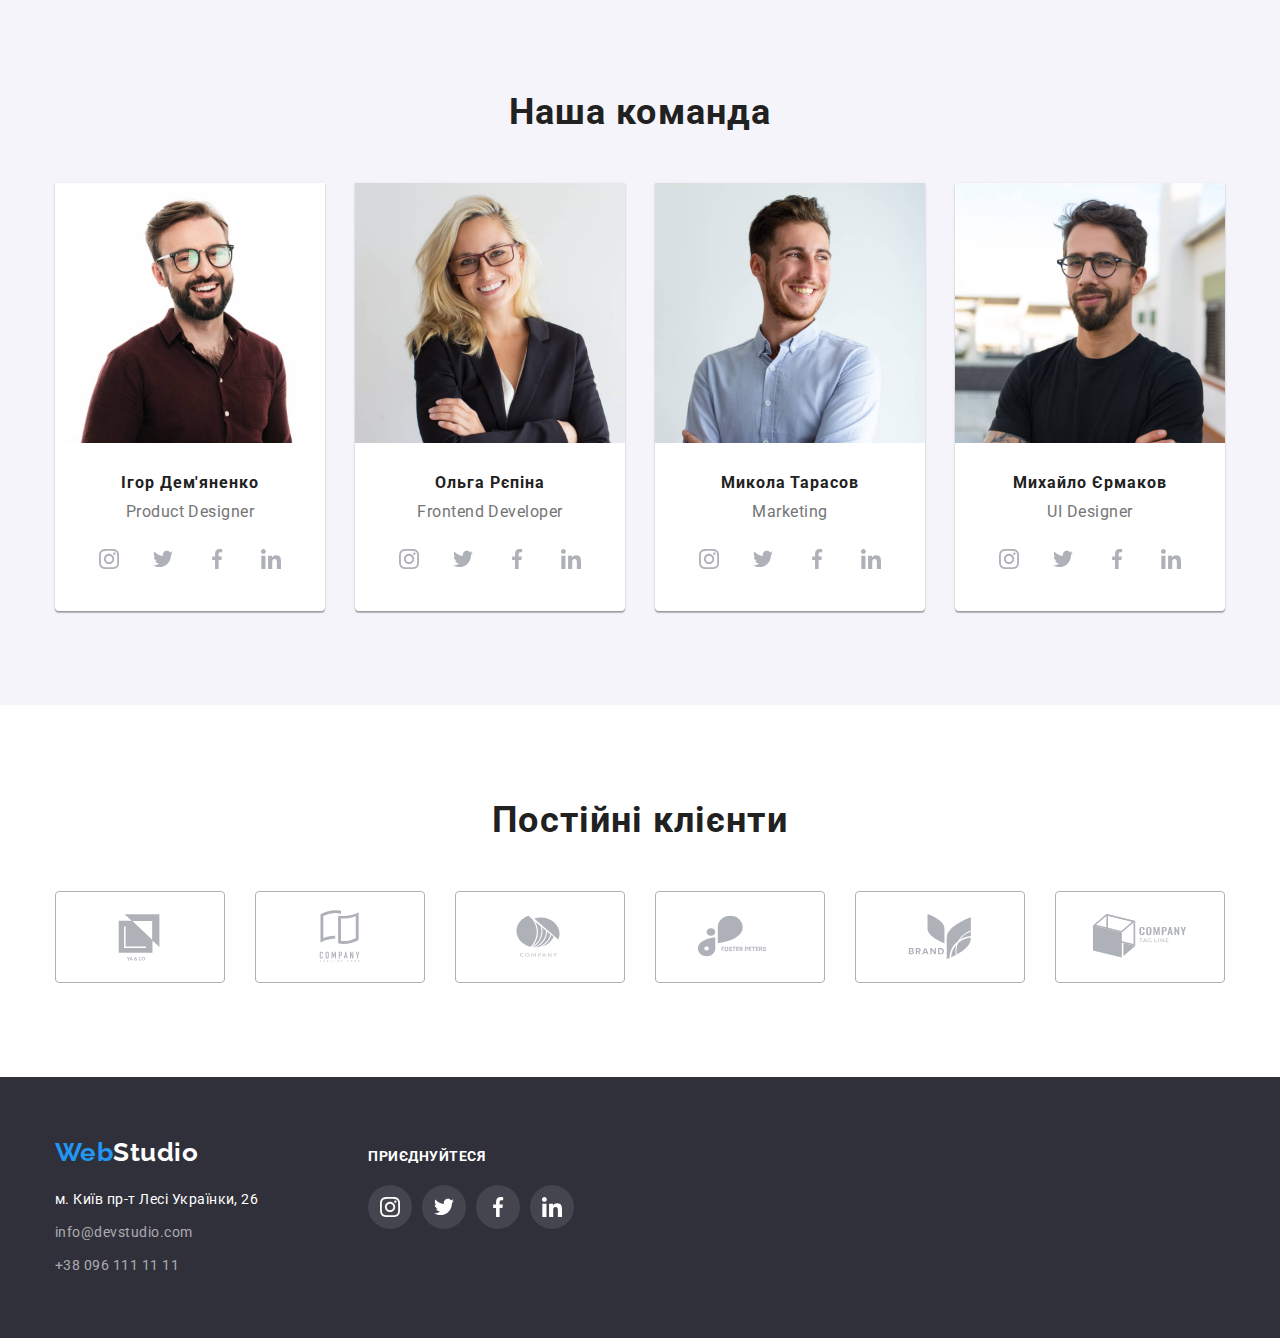
==== commit 848a14ff: "First draft" ====
--- a/index.html
+++ b/index.html
@@ -49,13 +49,6 @@
             </ul>
         </div>
     </header>
-            <div class="backdrop is-hidden" data-modal>
-                <div class="modal">
-                    <svg data-modal-close class="modal-close" width="40" height="40">
-                        <use href="./images/icons.svg#close"></use>
-                    </svg>
-                </div>
-            </div>
     <!--Main Block-->
     <main>
         <section class="hero">
@@ -386,7 +379,13 @@
             </div>
         </div>
     </footer>
-
+            <div class="backdrop is-hidden" data-modal>
+                <div class="modal">
+                    <svg data-modal-close class="modal-close" width="40" height="40">
+                        <use href="./images/icons.svg#close"></use>
+                    </svg>
+                </div>
+            </div>
 
 
 <script src="./js/modal.js"></script>
--- a/css/styles.css
+++ b/css/styles.css
@@ -7,7 +7,8 @@
   --button-color: #F5F4FA;
   --background-color: #2F303A;
   --button-active: #188CE8;
-  --button-social: rgba(33, 150, 243, 1)
+  --button-social: rgba(33, 150, 243, 1);
+  --timing-function: cubic-bezier(0.4, 0, 0.2, 1);
 }
 
 /* Global*/
@@ -145,7 +146,7 @@
 .link {
   transition-property: color;
   transition-duration: 250ms;
-  transition-timing-function: cubic-bezier(0.4, 0, 0.2, 1);
+  transition-timing-function: var(--timing-function);
 }
  .link-gray {
   display: flex;
@@ -159,7 +160,7 @@
   letter-spacing: 0.02em;
   transition: color, fill;
   transition-duration: 250ms;
-  transition-timing-function: cubic-bezier(0.4, 0, 0.2, 1);
+  transition-timing-function: var(--timing-function);
 }
  .link.current {
   color: var(--accent1-color);
@@ -175,22 +176,24 @@
 }
 .link.current::after {
   content: '';
+  position: absolute;
+  left: 50%;
+  bottom: 0%;
+  transform: translate(-50%, 0%);
   display: inline-block;
-
   border-radius: 2px;
-  position: absolute;
-  bottom: 0%;
-  left: 50%;
-  transform: translate(-50%, 0%);
   width: 108%;
   height: 4px;
   background-color: var(--accent1-color);
-  opacity: 0;
-}
-.link.current:hover::after,
+  /* opacity: 0;
+  transition: opacity;
+  transition-duration: 250ms;
+  transition-timing-function: cubic-bezier(0.4, 0, 0.2, 1); */
+}
+/* .link.current:hover::after,
 .link.current:focus::after {
   opacity: 1;
-}
+} */
 .ico {
   /* display: inline-block; */
   background-color: var(--button-color);
@@ -227,7 +230,7 @@
   fill: rgba(175, 177, 184, 1);
   transition-property: fill, background-color;
   transition-duration: 250ms;
-  transition-timing-function: cubic-bezier(0.4, 0, 0.2, 1);
+  transition-timing-function: var(--timing-function);
 
 
   /* transition: 250ms cubic-bezier(0.4, 0, 0.2, 1); */
@@ -252,7 +255,7 @@
     background-color: rgba(255, 255, 255, 0.1);
     transition-property: background-color;
     transition-duration: 250ms;
-    transition-timing-function: cubic-bezier(0.4, 0, 0.2, 1);
+    transition-timing-function: var(--timing-function);
 }
 
 .social-f:hover,
@@ -260,14 +263,6 @@
     background-color: var(--button-social);
     cursor: pointer;
 }
-.social-icon-f {
-  /* padding: 12px; */
-}
-/* .container {
-  width: 1200px;
-  margin: 0 auto;
-  padding: 0 15px;
-} */
 /* Hero*/
 .hero {
   background-color: var(--background-color);
@@ -334,7 +329,7 @@
   background-color: rgba(47, 48, 58, 0.8);
   color: var(--accent2-color);
   font-size: 14px;
-  line-highth: 1.143;
+  line-height: 1.143;
   text-transform: uppercase;
 }
 
@@ -376,7 +371,7 @@
   top: 0%;
   background-color: rgba(33, 150, 243, 0.9);
   transform: translateY(100%);
-  transition: transform 250ms cubic-bezier(0.4, 0, 0.2, 1);
+  transition: transform 250ms var(--timing-function);
 }
 
 
@@ -507,8 +502,7 @@
   line-height: 1.625;
   transition-property: color, background-color, box-shadow;
   transition-duration: 250ms;
-  transition-timing-function: cubic-bezier(0.4, 0, 0.2, 1);
-
+  transition-timing-function: var(--timing-function);
 }
 .button-gray:hover,
 .button-gray:focus {
@@ -533,7 +527,7 @@
   height: 92px;
   transition-property: fill, border;
   transition-duration: 250ms;
-  transition-timing-function: cubic-bezier(0.4, 0, 0.2, 1);
+  transition-timing-function: var(--timing-function);
 }
 
 .additional .item:hover,
@@ -569,7 +563,7 @@
   text-decoration: none;
   transition-property: color;
   transition-duration: 250ms;
-  transition-timing-function: cubic-bezier(0.4, 0, 0.2, 1);
+  transition-timing-function: var(--timing-function);
 }
 .address-contact:hover,
 .address-contact:focus {
@@ -643,6 +637,8 @@
   width: 100%;
   height: 100%;
   background-color: rgba(0, 0, 0, 0.2);
+  opacity: 1;
+  transition: opacity 250ms var(--timing-function);
 }
 .backdrop.is-hidden {
   /* visibility: hidden; */
@@ -653,10 +649,14 @@
   position: absolute;
   top: 50%;
   left: 50%;
-  transform: translate(-50%, -50%);
+  transform: translate(-50%, -50%) translate(0%) scale(100%) rotate(0);
   min-width: 528px;
   min-height: 581px;
   background-color: var(--accent2-color);
+  transition: transform 250ms var(--timing-function);
+}
+.backdrop.is-hidden .modal {
+   transform: translate(-50%, -50%) translate(100%) scale(0%) rotate(720deg);
 }
 .modal-close {
   position: absolute;
@@ -665,10 +665,4 @@
   /* padding: 1px; */
   cursor: pointer;
 }
-/* .modal .position {
-  position: absolute;
-  bottom: 8px;
-  left:50%;
-  transform: translate(-50%, -50%);
-} */
-
+
